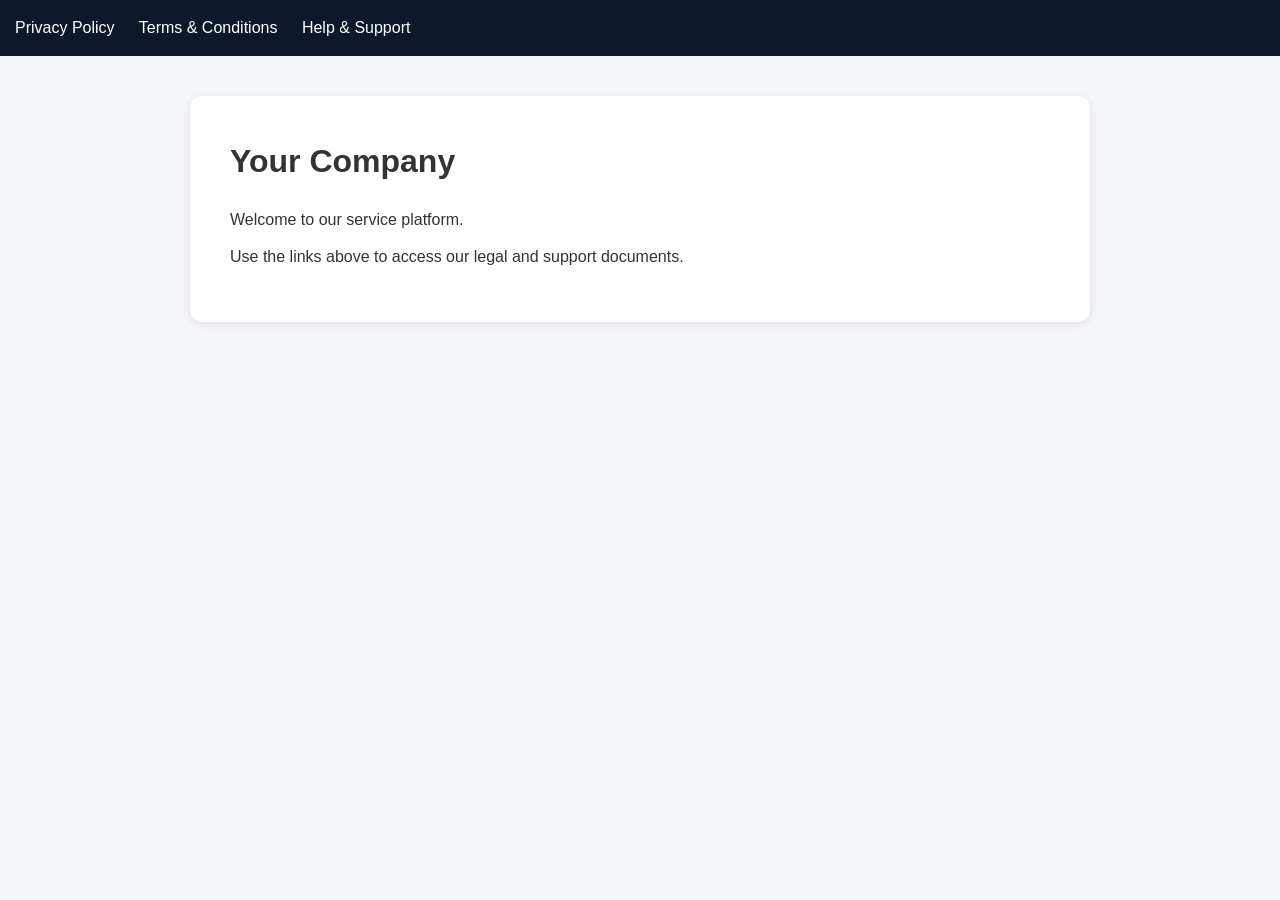
==== index.html @ 9552a697 "first commit" ====
<!DOCTYPE html>
<html lang="en">

<head>
    <meta charset="UTF-8">
    <meta name="viewport" content="width=device-width, initial-scale=1.0">
    <link rel="stylesheet" href="styles.css">
    <title>Your Company</title>
</head>

<body>
    <nav>
        <a href="privacy-policy.html">Privacy Policy</a>
        <a href="terms-and-conditions.html">Terms & Conditions</a>
        <a href="help-support.html">Help & Support</a>
    </nav>

    <div class="container">
        <h1>Your Company</h1>

        <p>
            Welcome to our service platform.
        </p>

        <p>
            Use the links above to access our legal and support documents.
        </p>
    </div>

</body>

</html>
---- styles.css ----
* {
  margin: 0;
  padding: 0;
  box-sizing: border-box;
  font-family: Arial, sans-serif;
}

body {
  background: #f5f7fa;
  color: #333;
  line-height: 1.6;
}

.container {
  max-width: 900px;
  margin: 40px auto;
  background: white;
  padding: 40px;
  border-radius: 12px;
  box-shadow: 0 2px 10px rgba(0, 0, 0, 0.1);
}

h1 {
  margin-bottom: 20px;
}

h2 {
  margin-top: 20px;
  margin-bottom: 10px;
}

p {
  margin-bottom: 12px;
}

nav {
  background: #0f172a;
  padding: 15px;
}

nav a {
  color: white;
  text-decoration: none;
  margin-right: 20px;
}
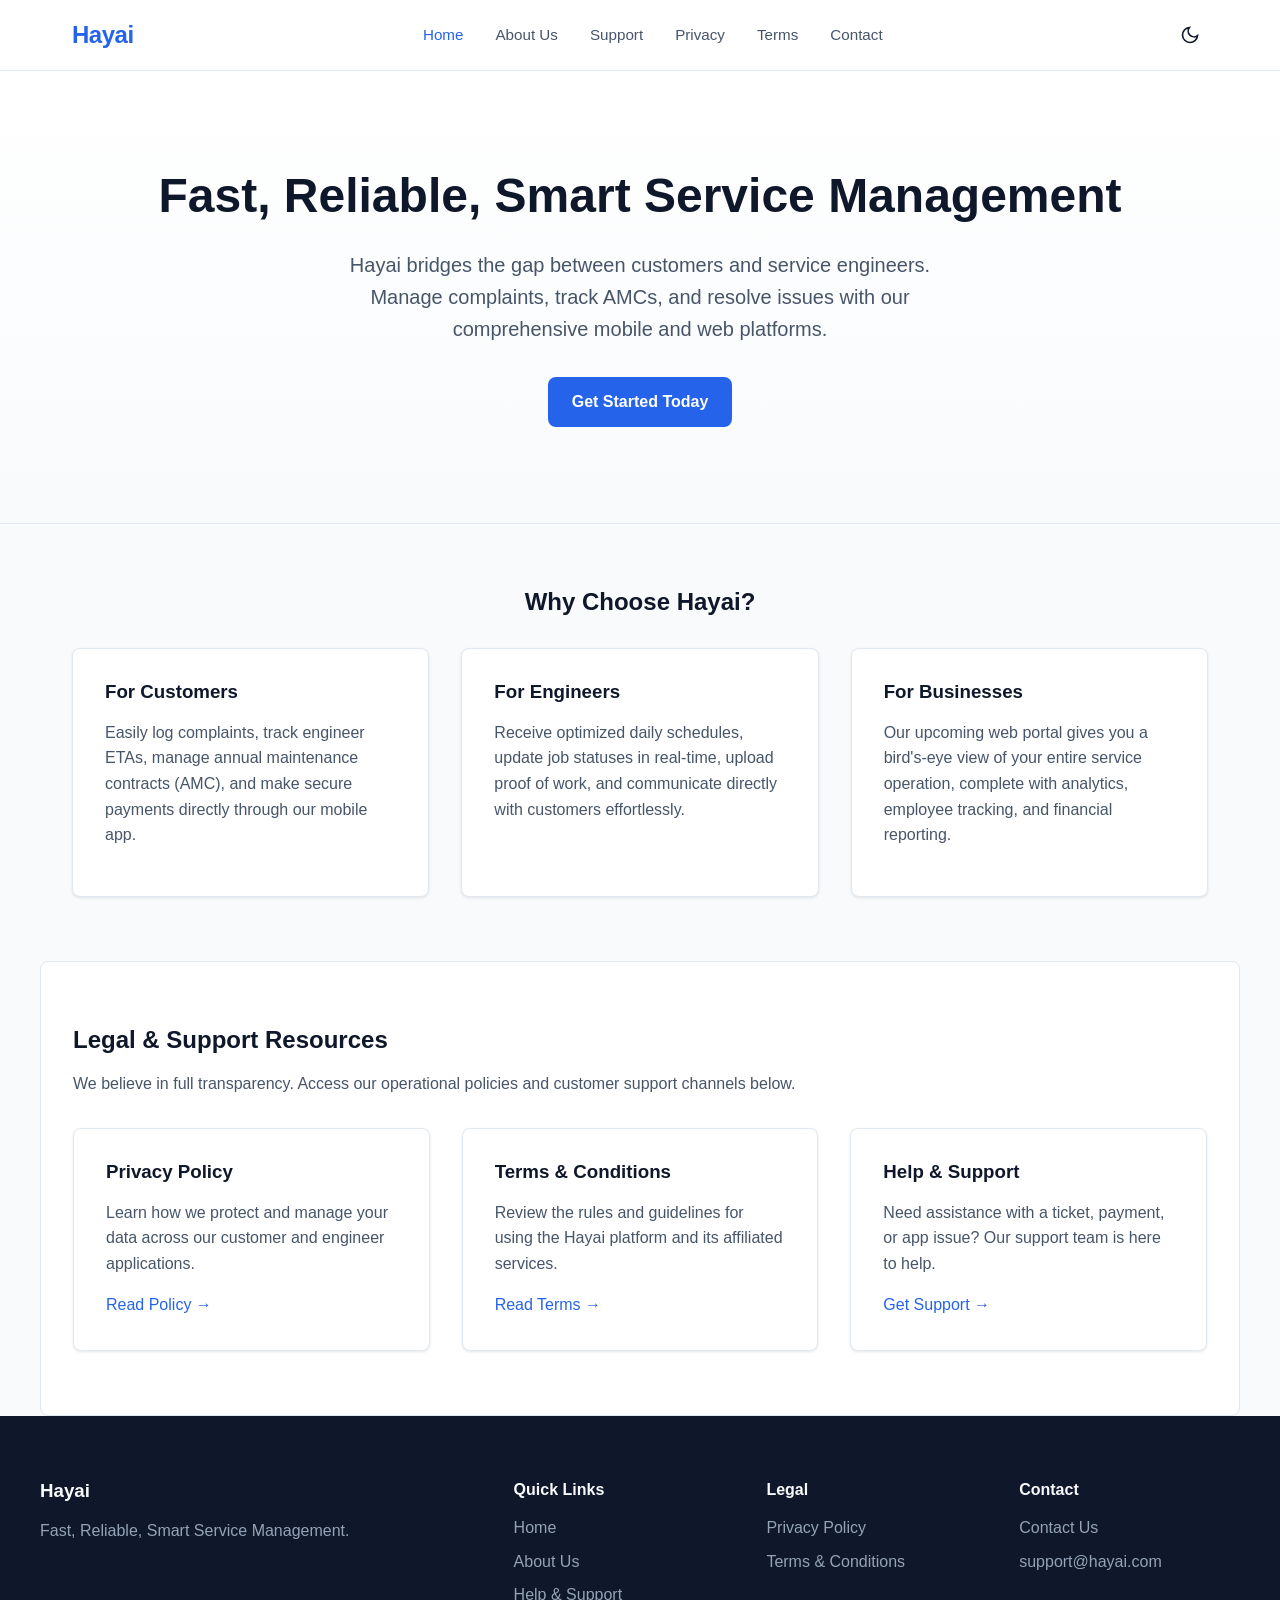
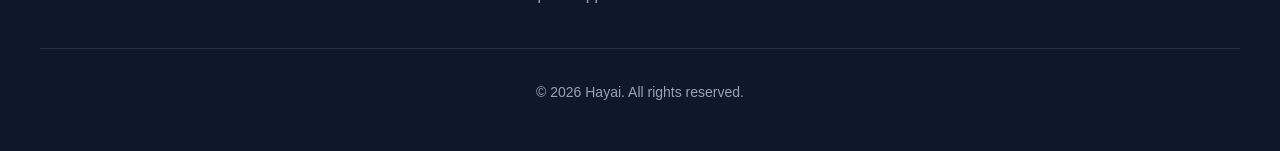
==== commit 238b6307: "feat: add About Us, Contact Us pages, and update Help & Support layout" ====
--- a/index.html
+++ b/index.html
@@ -5,28 +5,106 @@
     <meta charset="UTF-8">
     <meta name="viewport" content="width=device-width, initial-scale=1.0">
     <link rel="stylesheet" href="styles.css">
-    <title>Your Company</title>
+    <title>Hayai | Fast, Reliable, Smart Service Management</title>
 </head>
 
 <body>
-    <nav>
-        <a href="privacy-policy.html">Privacy Policy</a>
-        <a href="terms-and-conditions.html">Terms & Conditions</a>
-        <a href="help-support.html">Help & Support</a>
+    <nav class="navbar">
+        <div class="nav-container">
+            <a href="index.html" class="logo">Hayai</a>
+            <ul class="nav-links">
+                <li><a href="index.html">Home</a></li>
+                <li><a href="about-us.html">About Us</a></li>
+                <li><a href="help-support.html">Support</a></li>
+                <li><a href="privacy-policy.html">Privacy</a></li>
+                <li><a href="terms-and-conditions.html">Terms</a></li>
+                <li><a href="contact-us.html">Contact</a></li>
+            </ul>
+            <button id="theme-toggle" class="theme-toggle" aria-label="Toggle Dark Mode"></button>
+        </div>
     </nav>
 
-    <div class="container">
-        <h1>Your Company</h1>
+    <main>
+        <section class="hero">
+            <h1>Fast, Reliable, Smart Service Management</h1>
+            <p>Hayai bridges the gap between customers and service engineers. Manage complaints, track AMCs, and resolve
+                issues with our comprehensive mobile and web platforms.</p>
+            <a href="contact-us.html" class="btn">Get Started Today</a>
+        </section>
 
-        <p>
-            Welcome to our service platform.
-        </p>
+        <section class="container">
+            <h2 style="text-align: center;">Why Choose Hayai?</h2>
+            <div class="grid">
+                <div class="card">
+                    <h3>For Customers</h3>
+                    <p>Easily log complaints, track engineer ETAs, manage annual maintenance contracts (AMC), and make
+                        secure payments directly through our mobile app.</p>
+                </div>
+                <div class="card">
+                    <h3>For Engineers</h3>
+                    <p>Receive optimized daily schedules, update job statuses in real-time, upload proof of work, and
+                        communicate directly with customers effortlessly.</p>
+                </div>
+                <div class="card">
+                    <h3>For Businesses</h3>
+                    <p>Our upcoming web portal gives you a bird's-eye view of your entire service operation, complete
+                        with analytics, employee tracking, and financial reporting.</p>
+                </div>
+            </div>
+        </section>
 
-        <p>
-            Use the links above to access our legal and support documents.
-        </p>
-    </div>
+        <section class="container"
+            style="background: var(--surface-color); border-radius: var(--radius); border: 1px solid var(--border-color);">
+            <h2>Legal & Support Resources</h2>
+            <p>We believe in full transparency. Access our operational policies and customer support channels below.</p>
+            <div class="grid">
+                <div class="card">
+                    <h3>Privacy Policy</h3>
+                    <p>Learn how we protect and manage your data across our customer and engineer applications.</p>
+                    <a href="privacy-policy.html">Read Policy &rarr;</a>
+                </div>
+                <div class="card">
+                    <h3>Terms & Conditions</h3>
+                    <p>Review the rules and guidelines for using the Hayai platform and its affiliated services.</p>
+                    <a href="terms-and-conditions.html">Read Terms &rarr;</a>
+                </div>
+                <div class="card">
+                    <h3>Help & Support</h3>
+                    <p>Need assistance with a ticket, payment, or app issue? Our support team is here to help.</p>
+                    <a href="help-support.html">Get Support &rarr;</a>
+                </div>
+            </div>
+        </section>
+    </main>
 
+    <footer class="footer">
+        <div class="footer-container">
+            <div class="footer-brand">
+                <h3>Hayai</h3>
+                <p>Fast, Reliable, Smart Service Management.</p>
+            </div>
+            <div class="footer-links">
+                <h4>Quick Links</h4>
+                <a href="index.html">Home</a>
+                <a href="about-us.html">About Us</a>
+                <a href="help-support.html">Help & Support</a>
+            </div>
+            <div class="footer-links">
+                <h4>Legal</h4>
+                <a href="privacy-policy.html">Privacy Policy</a>
+                <a href="terms-and-conditions.html">Terms & Conditions</a>
+            </div>
+            <div class="footer-contact">
+                <h4>Contact</h4>
+                <a href="contact-us.html">Contact Us</a>
+                <p>support@hayai.com</p>
+            </div>
+        </div>
+        <div class="footer-bottom">
+            <p>&copy; 2026 Hayai. All rights reserved.</p>
+        </div>
+    </footer>
+    <script src="script.js"></script>
 </body>
 
 </html>
--- a/styles.css
+++ b/styles.css
@@ -1,45 +1,325 @@
+/* ==========================================================================
+   Base Styles & Variables
+   ========================================================================== */
+:root {
+  /* Light Theme Variables */
+  --bg-color: #f8fafc;
+  --surface-color: #ffffff;
+  --text-primary: #0f172a;
+  --text-secondary: #475569;
+  --primary-color: #2563eb;
+  --primary-hover: #1d4ed8;
+  --border-color: #e2e8f0;
+  --footer-bg: #0f172a;
+  --footer-text: #94a3b8;
+  --shadow-sm: 0 1px 3px rgba(0, 0, 0, 0.1);
+  --shadow-md:
+    0 4px 6px -1px rgba(0, 0, 0, 0.1), 0 2px 4px -1px rgba(0, 0, 0, 0.06);
+  --radius: 8px;
+  --transition: all 0.3s ease;
+}
+
+[data-theme="dark"] {
+  /* Dark Theme Variables */
+  --bg-color: #0f172a;
+  --surface-color: #1e293b;
+  --text-primary: #f8fafc;
+  --text-secondary: #cbd5e1;
+  --primary-color: #3b82f6;
+  --primary-hover: #60a5fa;
+  --border-color: #334155;
+  --footer-bg: #020617;
+  --footer-text: #64748b;
+  --shadow-sm: 0 1px 3px rgba(0, 0, 0, 0.5);
+  --shadow-md: 0 4px 6px -1px rgba(0, 0, 0, 0.5);
+}
+
 * {
   margin: 0;
   padding: 0;
   box-sizing: border-box;
-  font-family: Arial, sans-serif;
+  font-family:
+    "Inter",
+    -apple-system,
+    BlinkMacSystemFont,
+    "Segoe UI",
+    Roboto,
+    Helvetica,
+    Arial,
+    sans-serif;
 }
 
 body {
-  background: #f5f7fa;
-  color: #333;
+  background-color: var(--bg-color);
+  color: var(--text-primary);
   line-height: 1.6;
-}
-
+  transition:
+    background-color var(--transition),
+    color var(--transition);
+  display: flex;
+  flex-direction: column;
+  min-height: 100vh;
+}
+
+main {
+  flex: 1;
+}
+
+a {
+  color: var(--primary-color);
+  text-decoration: none;
+  transition: color var(--transition);
+}
+
+a:hover {
+  color: var(--primary-hover);
+}
+
+h1,
+h2,
+h3,
+h4 {
+  color: var(--text-primary);
+  line-height: 1.2;
+  margin-bottom: 1rem;
+}
+
+p {
+  color: var(--text-secondary);
+  margin-bottom: 1rem;
+}
+
+/* ==========================================================================
+   Navigation
+   ========================================================================== */
+.navbar {
+  background-color: var(--surface-color);
+  border-bottom: 1px solid var(--border-color);
+  position: sticky;
+  top: 0;
+  z-index: 1000;
+  transition: background-color var(--transition);
+}
+
+.nav-container {
+  max-width: 1200px;
+  margin: 0 auto;
+  padding: 1rem 2rem;
+  display: flex;
+  justify-content: space-between;
+  align-items: center;
+}
+
+.logo {
+  font-size: 1.5rem;
+  font-weight: 700;
+  color: var(--primary-color);
+  letter-spacing: -0.5px;
+}
+
+.nav-links {
+  display: flex;
+  list-style: none;
+  gap: 2rem;
+  align-items: center;
+}
+
+.nav-links a {
+  color: var(--text-secondary);
+  font-weight: 500;
+  font-size: 0.95rem;
+}
+
+.nav-links a:hover,
+.nav-links a.active {
+  color: var(--primary-color);
+}
+
+.theme-toggle {
+  background: none;
+  border: none;
+  color: var(--text-primary);
+  cursor: pointer;
+  padding: 0.5rem;
+  display: flex;
+  align-items: center;
+  justify-content: center;
+  border-radius: 50%;
+  transition: background-color var(--transition);
+}
+
+.theme-toggle:hover {
+  background-color: var(--bg-color);
+}
+
+/* ==========================================================================
+   Layouts & Components
+   ========================================================================== */
 .container {
-  max-width: 900px;
-  margin: 40px auto;
-  background: white;
-  padding: 40px;
-  border-radius: 12px;
-  box-shadow: 0 2px 10px rgba(0, 0, 0, 0.1);
-}
-
-h1 {
-  margin-bottom: 20px;
-}
-
-h2 {
-  margin-top: 20px;
-  margin-bottom: 10px;
-}
-
-p {
-  margin-bottom: 12px;
-}
-
-nav {
-  background: #0f172a;
-  padding: 15px;
-}
-
-nav a {
-  color: white;
-  text-decoration: none;
-  margin-right: 20px;
-}
+  max-width: 1200px;
+  margin: 0 auto;
+  padding: 4rem 2rem;
+}
+
+.document-container {
+  max-width: 800px;
+  margin: 4rem auto;
+  background: var(--surface-color);
+  padding: 3rem;
+  border-radius: var(--radius);
+  box-shadow: var(--shadow-sm);
+  border: 1px solid var(--border-color);
+}
+
+.grid {
+  display: grid;
+  grid-template-columns: repeat(auto-fit, minmax(300px, 1fr));
+  gap: 2rem;
+  margin-top: 2rem;
+}
+
+.card {
+  background: var(--surface-color);
+  padding: 2rem;
+  border-radius: var(--radius);
+  border: 1px solid var(--border-color);
+  box-shadow: var(--shadow-sm);
+  transition:
+    transform 0.2s ease,
+    box-shadow 0.2s ease;
+}
+
+.card:hover {
+  transform: translateY(-5px);
+  box-shadow: var(--shadow-md);
+}
+
+.btn {
+  display: inline-block;
+  background: var(--primary-color);
+  color: #ffffff;
+  padding: 0.75rem 1.5rem;
+  border-radius: var(--radius);
+  font-weight: 600;
+  text-align: center;
+  border: none;
+  cursor: pointer;
+}
+
+.btn:hover {
+  background: var(--primary-hover);
+  color: #ffffff;
+}
+
+/* Page Specific: Hero Section */
+.hero {
+  text-align: center;
+  padding: 6rem 2rem;
+  background: linear-gradient(to bottom, var(--surface-color), var(--bg-color));
+  border-bottom: 1px solid var(--border-color);
+}
+
+.hero h1 {
+  font-size: 3rem;
+  margin-bottom: 1.5rem;
+}
+
+.hero p {
+  font-size: 1.25rem;
+  max-width: 600px;
+  margin: 0 auto 2rem auto;
+}
+
+/* Page Specific: Forms & Inputs */
+.form-group {
+  margin-bottom: 1.5rem;
+}
+
+.form-group label {
+  display: block;
+  margin-bottom: 0.5rem;
+  font-weight: 500;
+  color: var(--text-primary);
+}
+
+.form-control {
+  width: 100%;
+  padding: 0.75rem;
+  border: 1px solid var(--border-color);
+  border-radius: var(--radius);
+  background: var(--bg-color);
+  color: var(--text-primary);
+  transition: border-color var(--transition);
+}
+
+.form-control:focus {
+  outline: none;
+  border-color: var(--primary-color);
+}
+
+/* ==========================================================================
+   Footer
+   ========================================================================== */
+.footer {
+  background-color: var(--footer-bg);
+  color: var(--footer-text);
+  padding: 4rem 2rem 2rem 2rem;
+  margin-top: auto;
+}
+
+.footer-container {
+  max-width: 1200px;
+  margin: 0 auto;
+  display: grid;
+  grid-template-columns: 2fr 1fr 1fr 1fr;
+  gap: 2rem;
+  border-bottom: 1px solid rgba(255, 255, 255, 0.1);
+  padding-bottom: 2rem;
+}
+
+.footer h3,
+.footer h4 {
+  color: #f8fafc;
+  margin-bottom: 1rem;
+}
+
+.footer p {
+  color: var(--footer-text);
+}
+
+.footer a {
+  display: block;
+  color: var(--footer-text);
+  margin-bottom: 0.5rem;
+}
+
+.footer a:hover {
+  color: var(--primary-color);
+}
+
+.footer-bottom {
+  text-align: center;
+  padding-top: 2rem;
+  font-size: 0.875rem;
+}
+
+/* ==========================================================================
+   Responsive
+   ========================================================================== */
+@media (max-width: 768px) {
+  .nav-container {
+    flex-direction: column;
+    gap: 1rem;
+  }
+  .nav-links {
+    flex-wrap: wrap;
+    justify-content: center;
+    gap: 1rem;
+  }
+  .footer-container {
+    grid-template-columns: 1fr;
+  }
+  .hero h1 {
+    font-size: 2rem;
+  }
+}
